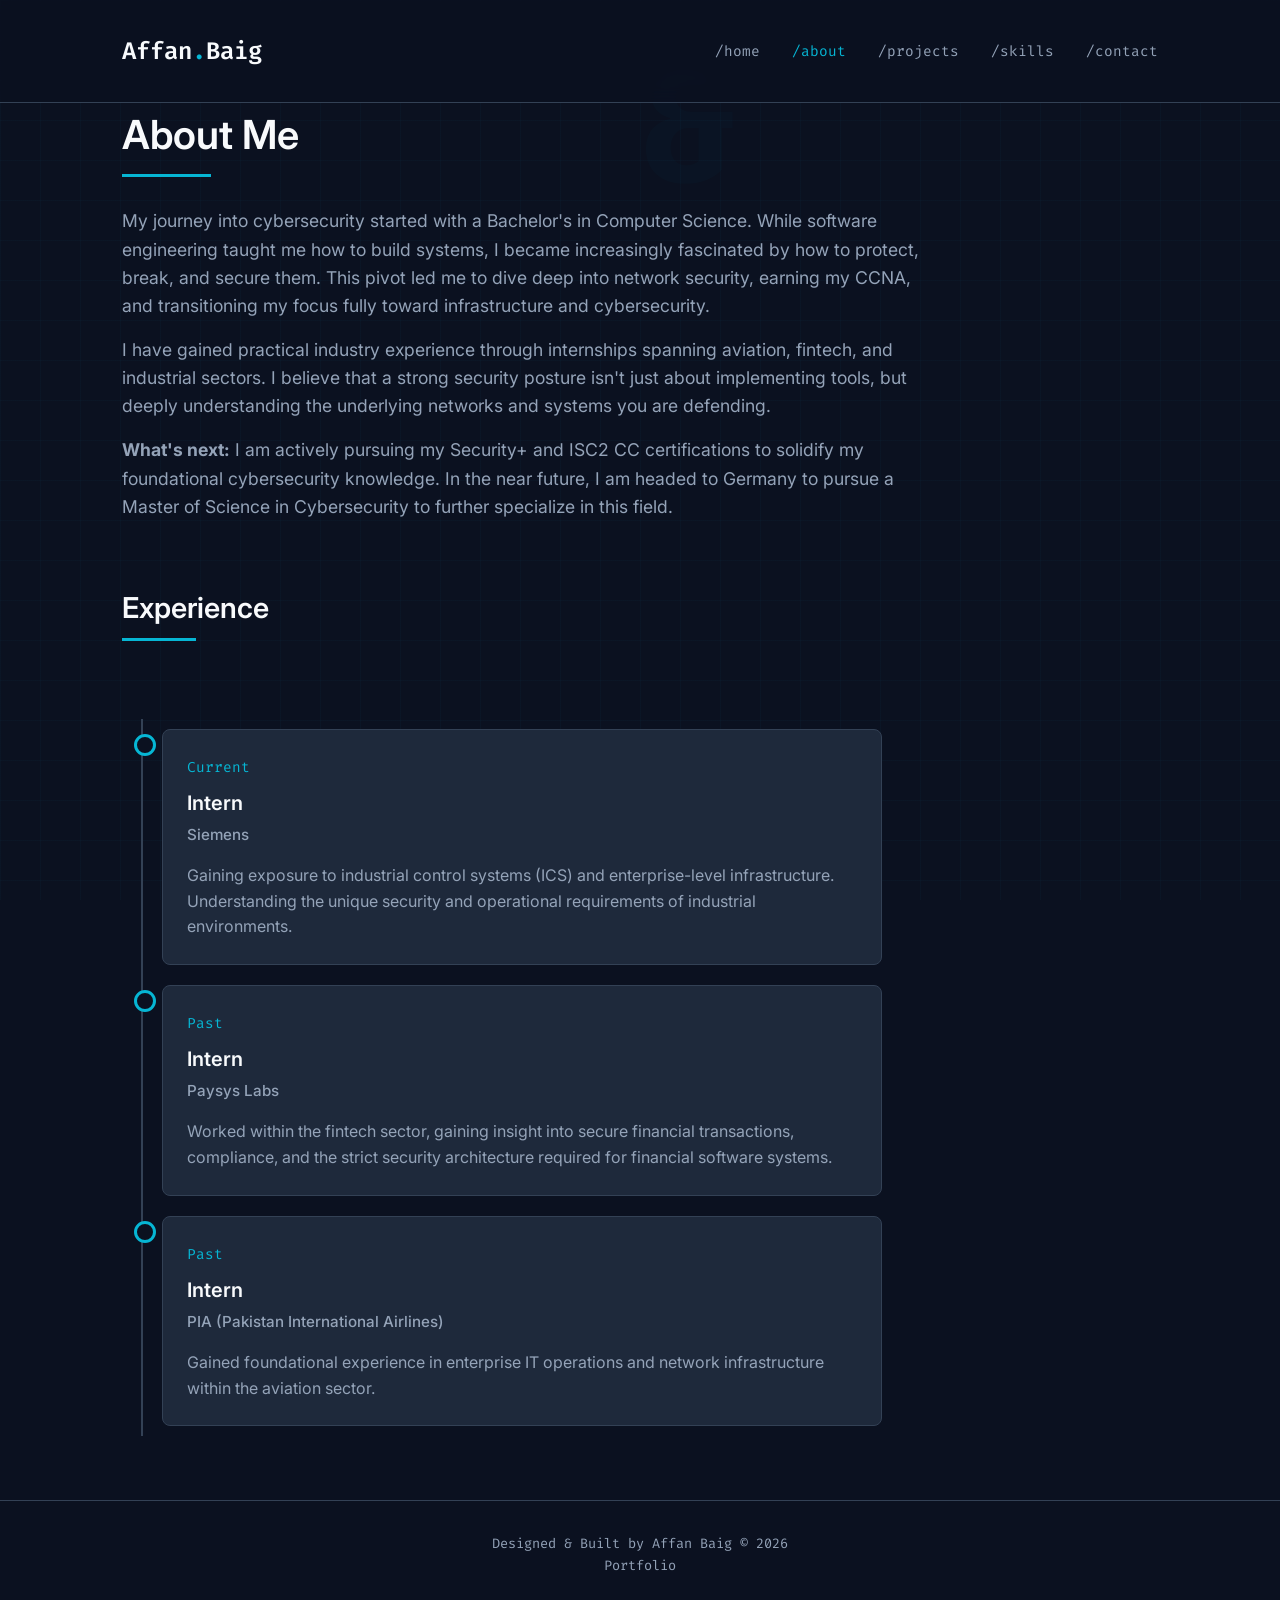
==== about.html @ 0101f04b "Initial commit of MY Portfolio website" ====
<!DOCTYPE html>
<html lang="en">
<head>
  <meta charset="UTF-8">
  <meta name="viewport" content="width=device-width, initial-scale=1.0">
  <meta name="description" content="About Affan Baig - Cybersecurity & Network Security">
  <title>About | Affan Baig</title>
  <link rel="stylesheet" href="css/style.css">
  <style>
    .timeline {
      position: relative;
      max-width: 800px;
      margin: 3rem 0;
    }
    
    .timeline::after {
      content: '';
      position: absolute;
      width: 2px;
      background-color: var(--border-color);
      top: 0;
      bottom: 0;
      left: 20px;
      margin-left: -1px;
    }
    
    .timeline-item {
      padding: 10px 40px;
      position: relative;
      background-color: inherit;
      width: 100%;
    }
    
    .timeline-item::after {
      content: '';
      position: absolute;
      width: 16px;
      height: 16px;
      right: auto;
      background-color: var(--bg-color);
      border: 3px solid var(--accent-color);
      top: 15px;
      border-radius: 50%;
      left: 12px;
      z-index: 1;
    }
    
    .timeline-content {
      padding: 1.5rem;
      background-color: var(--surface-color);
      position: relative;
      border-radius: 8px;
      border: 1px solid var(--border-color);
    }
    
    .timeline-date {
      font-family: var(--font-mono);
      color: var(--accent-color);
      font-size: 0.9rem;
      margin-bottom: 0.5rem;
      display: inline-block;
    }
    
    .timeline-title {
      color: var(--text-primary);
      font-size: 1.25rem;
      margin-bottom: 0.25rem;
    }
    
    .timeline-company {
      color: var(--text-secondary);
      font-size: 0.95rem;
      margin-bottom: 1rem;
      font-weight: 500;
    }
    
    .about-text {
      max-width: 800px;
      font-size: 1.1rem;
      color: var(--text-secondary);
      margin-bottom: 2rem;
    }
    
    .about-text p {
      margin-bottom: 1rem;
    }

    /* Cyber Background Styles */
    .cyber-bg {
      position: fixed;
      top: 0;
      left: 0;
      width: 100vw;
      height: 100vh;
      z-index: -1;
      overflow: hidden;
      background: var(--bg-color);
      pointer-events: none;
    }
    
    .cyber-symbol {
      position: absolute;
      font-family: var(--font-mono);
      color: var(--accent-color);
      opacity: 0;
      font-weight: bold;
      animation: float 20s infinite linear;
      white-space: nowrap;
    }
    
    @keyframes float {
      0% { transform: translateY(110vh) rotate(0deg); opacity: 0; }
      10% { opacity: 0.07; }
      90% { opacity: 0.07; }
      100% { transform: translateY(-10vh) rotate(360deg); opacity: 0; }
    }
    
    .cyber-bg::after {
      content: '';
      position: absolute;
      top: 0; left: 0; right: 0; bottom: 0;
      background-image: 
        linear-gradient(to right, rgba(6, 182, 212, 0.03) 1px, transparent 1px),
        linear-gradient(to bottom, rgba(6, 182, 212, 0.03) 1px, transparent 1px);
      background-size: 40px 40px;
    }
  </style>
</head>
<body>

  <!-- Animated Cyber Background -->
  <div class="cyber-bg">
    <div class="cyber-symbol" style="left: 10%; animation-duration: 15s; font-size: 3rem;">{ }</div>
    <div class="cyber-symbol" style="left: 25%; animation-duration: 25s; font-size: 5rem;">01001</div>
    <div class="cyber-symbol" style="left: 40%; animation-duration: 18s; font-size: 2rem;">&lt;/&gt;</div>
    <div class="cyber-symbol" style="left: 60%; animation-duration: 22s; font-size: 4rem;">#</div>
    <div class="cyber-symbol" style="left: 75%; animation-duration: 19s; font-size: 6rem; animation-delay: -5s;">*</div>
    <div class="cyber-symbol" style="left: 90%; animation-duration: 28s; font-size: 3rem;">0x9A</div>
    <div class="cyber-symbol" style="left: 15%; animation-duration: 21s; font-size: 4rem; animation-delay: -10s;">\</div>
    <div class="cyber-symbol" style="left: 85%; animation-duration: 17s; font-size: 2.5rem; animation-delay: -2s;">[ ]</div>
    <div class="cyber-symbol" style="left: 50%; animation-duration: 24s; font-size: 10rem; opacity: 0.02; animation-delay: -7s;">&</div>
    <div class="cyber-symbol" style="left: 30%; animation-duration: 20s; font-size: 3.5rem; animation-delay: -15s;">Sudo</div>
    <div class="cyber-symbol" style="left: 70%; animation-duration: 26s; font-size: 2.2rem; animation-delay: -8s;">sys.exit()</div>
  </div>

  <header>
    <div class="container nav-container">
      <nav>
        <div class="logo">Affan<span>.</span>Baig</div>
        <div class="nav-links">
          <a href="index.html">/home</a>
          <a href="about.html" class="active">/about</a>
          <a href="projects.html">/projects</a>
          <a href="skills.html">/skills</a>
          <a href="contact.html">/contact</a>
        </div>
      </nav>
    </div>
  </header>

  <main class="container">
    <h1 class="section-title">About Me</h1>
    
    <div class="about-text">
      <p>
        My journey into cybersecurity started with a Bachelor's in Computer Science. While software engineering taught me how to build systems, I became increasingly fascinated by how to protect, break, and secure them. This pivot led me to dive deep into network security, earning my CCNA, and transitioning my focus fully toward infrastructure and cybersecurity.
      </p>
      <p>
        I have gained practical industry experience through internships spanning aviation, fintech, and industrial sectors. I believe that a strong security posture isn't just about implementing tools, but deeply understanding the underlying networks and systems you are defending.
      </p>
      <p>
        <strong>What's next:</strong> I am actively pursuing my Security+ and ISC2 CC certifications to solidify my foundational cybersecurity knowledge. In the near future, I am headed to Germany to pursue a Master of Science in Cybersecurity to further specialize in this field.
      </p>
    </div>

    <h2 class="section-title mt-4" style="font-size: 1.8rem;">Experience</h2>
    
    <div class="timeline">
      
      <div class="timeline-item">
        <div class="timeline-content">
          <span class="timeline-date">Current</span>
          <h3 class="timeline-title">Intern</h3>
          <h4 class="timeline-company">Siemens</h4>
          <p class="text-slate">
            Gaining exposure to industrial control systems (ICS) and enterprise-level infrastructure. Understanding the unique security and operational requirements of industrial environments.
          </p>
        </div>
      </div>

      <div class="timeline-item">
        <div class="timeline-content">
          <span class="timeline-date">Past</span>
          <h3 class="timeline-title">Intern</h3>
          <h4 class="timeline-company">Paysys Labs</h4>
          <p class="text-slate">
            Worked within the fintech sector, gaining insight into secure financial transactions, compliance, and the strict security architecture required for financial software systems.
          </p>
        </div>
      </div>

      <div class="timeline-item">
        <div class="timeline-content">
          <span class="timeline-date">Past</span>
          <h3 class="timeline-title">Intern</h3>
          <h4 class="timeline-company">PIA (Pakistan International Airlines)</h4>
          <p class="text-slate">
            Gained foundational experience in enterprise IT operations and network infrastructure within the aviation sector.
          </p>
        </div>
      </div>

    </div>
  </main>

  <footer>
    <div class="container">
      <p>Designed & Built by Affan Baig &copy; 2026</p>
      <p>Portfolio</p>
    </div>
  </footer>

</body>
</html>
---- css/style.css ----
@import url('https://fonts.googleapis.com/css2?family=Fira+Code:wght@400;500;600&family=Inter:wght@300;400;500;600;700&display=swap');

:root {
  --bg-color: #0B1120;
  --surface-color: #1E293B;
  --surface-hover: #334155;
  --text-primary: #F8FAFC;
  --text-secondary: #94A3B8;
  --accent-color: #06B6D4;
  --accent-color-hover: #0891B2;
  --accent-color-glow: rgba(6, 182, 212, 0.2);
  --border-color: #334155;

  --font-mono: 'Fira Code', monospace;
  --font-sans: 'Inter', system-ui, sans-serif;

  --transition: all 0.2s ease-in-out;
}

* {
  box-sizing: border-box;
  margin: 0;
  padding: 0;
}

body {
  background-color: var(--bg-color);
  color: var(--text-primary);
  font-family: var(--font-sans);
  line-height: 1.6;
  -webkit-font-smoothing: antialiased;
}

h1, h2, h3, h4, h5, h6 {
  color: var(--text-primary);
  margin-bottom: 1rem;
  font-weight: 600;
}

h1.mono, h2.mono, h3.mono, .mono-accent {
  font-family: var(--font-mono);
  color: var(--accent-color);
  font-weight: 500;
}

a {
  color: var(--accent-color);
  text-decoration: none;
  transition: var(--transition);
}

a:hover {
  color: var(--accent-color-hover);
}

ul {
  list-style: none;
}

.container {
  max-width: 1100px;
  margin: 0 auto;
  padding: 0 2rem;
}

/* Header & Nav */
header {
  padding: 2rem 0;
  border-bottom: 1px solid var(--border-color);
  background: rgba(11, 17, 32, 0.8);
  backdrop-filter: blur(8px);
  position: sticky;
  top: 0;
  z-index: 100;
}

nav {
  display: flex;
  justify-content: space-between;
  align-items: center;
}

.logo {
  font-family: var(--font-mono);
  font-size: 1.5rem;
  font-weight: 600;
  color: var(--text-primary);
}

.logo span {
  color: var(--accent-color);
}

.nav-links {
  display: flex;
  gap: 2rem;
}

.nav-links a {
  color: var(--text-secondary);
  font-family: var(--font-mono);
  font-size: 0.9rem;
}

.nav-links a:hover,
.nav-links a.active {
  color: var(--accent-color);
}

/* Main Content */
main {
  padding: 4rem 0;
  min-height: calc(100vh - 200px);
}

.section-title {
  font-size: 2.5rem;
  margin-bottom: 2.5rem;
  position: relative;
  display: inline-block;
}

.section-title::after {
  content: '';
  position: absolute;
  bottom: -10px;
  left: 0;
  width: 50%;
  height: 3px;
  background-color: var(--accent-color);
}

/* Buttons */
.btn {
  display: inline-block;
  padding: 0.75rem 1.5rem;
  background-color: transparent;
  color: var(--accent-color);
  border: 1px solid var(--accent-color);
  border-radius: 4px;
  font-family: var(--font-mono);
  font-size: 0.9rem;
  cursor: pointer;
  transition: var(--transition);
  text-align: center;
}

.btn:hover {
  background-color: var(--accent-color-glow);
}

.btn-primary {
  background-color: var(--accent-color);
  color: var(--bg-color);
}

.btn-primary:hover {
  background-color: var(--accent-color-hover);
  color: var(--bg-color);
}

/* Cards */
.card-grid {
  display: grid;
  grid-template-columns: repeat(auto-fill, minmax(320px, 1fr));
  gap: 2rem;
  margin-top: 2rem;
}

.card {
  background-color: var(--surface-color);
  border: 1px solid var(--border-color);
  border-radius: 8px;
  padding: 2rem;
  transition: var(--transition);
  display: flex;
  flex-direction: column;
}

.card:hover {
  transform: translateY(-5px);
  border-color: var(--accent-color);
  box-shadow: 0 10px 30px -15px var(--accent-color-glow);
}

.card-title {
  font-size: 1.25rem;
  margin-bottom: 0.5rem;
  color: var(--text-primary);
}

.card-subtitle {
  font-family: var(--font-mono);
  color: var(--accent-color);
  font-size: 0.85rem;
  margin-bottom: 1rem;
}

.card-text {
  color: var(--text-secondary);
  flex-grow: 1;
  font-size: 0.95rem;
}

/* Footer */
footer {
  text-align: center;
  padding: 2rem 0;
  border-top: 1px solid var(--border-color);
  color: var(--text-secondary);
  font-family: var(--font-mono);
  font-size: 0.85rem;
  margin-top: 4rem;
}

/* Utilities */
.text-cyan { color: var(--accent-color); }
.text-slate { color: var(--text-secondary); }
.mb-1 { margin-bottom: 0.5rem; }
.mb-2 { margin-bottom: 1rem; }
.mb-3 { margin-bottom: 1.5rem; }
.mb-4 { margin-bottom: 2rem; }
.mt-4 { margin-top: 2rem; }

/* Responsive */
@media (max-width: 768px) {
  .nav-links {
    display: none; /* Add JS toggle for mobile menu later if needed */
  }
  
  .card-grid {
    grid-template-columns: 1fr;
  }
}
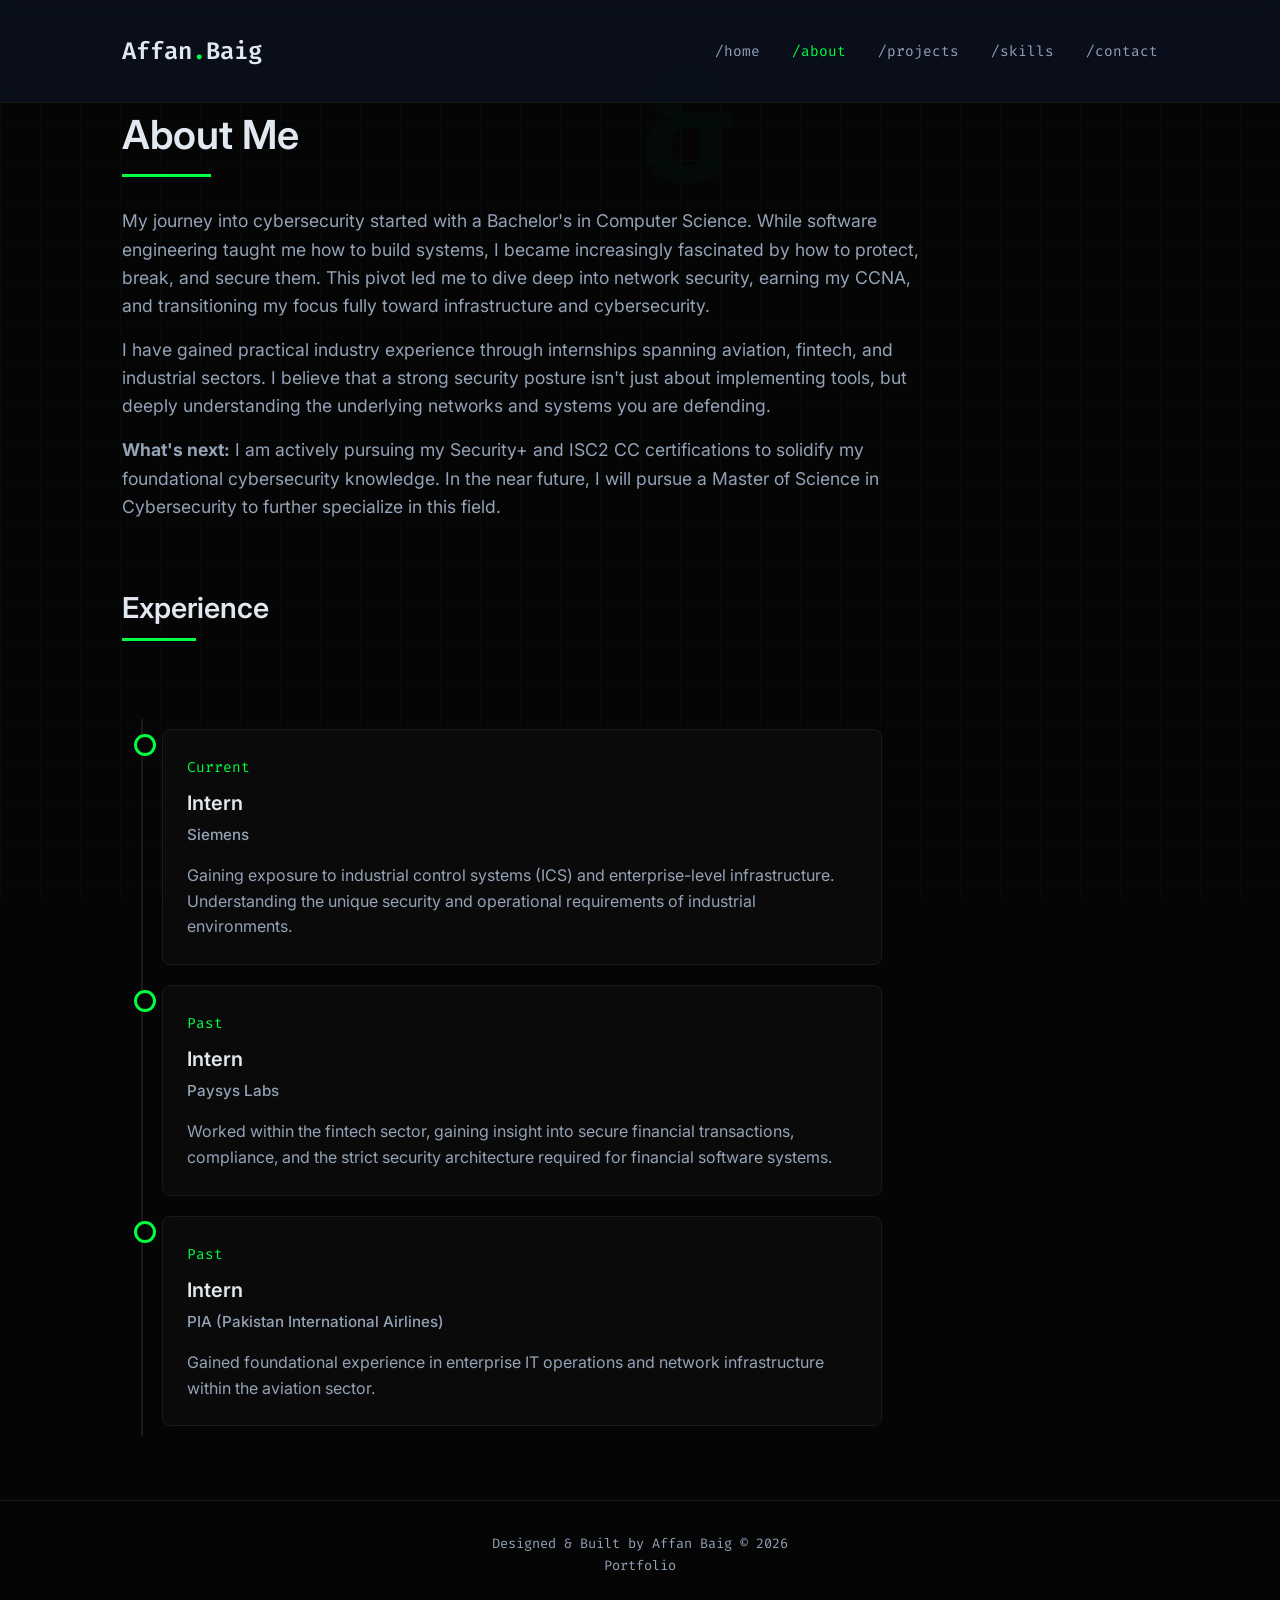
==== commit 4e1fde83: "Major Portfolio Update: Cybersecurity Theme, Dynamic Gallery, Secure Contact Form and much more..." ====
--- a/about.html
+++ b/about.html
@@ -169,7 +169,7 @@
         I have gained practical industry experience through internships spanning aviation, fintech, and industrial sectors. I believe that a strong security posture isn't just about implementing tools, but deeply understanding the underlying networks and systems you are defending.
       </p>
       <p>
-        <strong>What's next:</strong> I am actively pursuing my Security+ and ISC2 CC certifications to solidify my foundational cybersecurity knowledge. In the near future, I am headed to Germany to pursue a Master of Science in Cybersecurity to further specialize in this field.
+        <strong>What's next:</strong> I am actively pursuing my Security+ and ISC2 CC certifications to solidify my foundational cybersecurity knowledge. In the near future, I will pursue a Master of Science in Cybersecurity to further specialize in this field.
       </p>
     </div>
 
--- a/css/style.css
+++ b/css/style.css
@@ -1,15 +1,15 @@
 @import url('https://fonts.googleapis.com/css2?family=Fira+Code:wght@400;500;600&family=Inter:wght@300;400;500;600;700&display=swap');
 
 :root {
-  --bg-color: #0B1120;
-  --surface-color: #1E293B;
-  --surface-hover: #334155;
-  --text-primary: #F8FAFC;
+  --bg-color: #050505;
+  --surface-color: #0A0A0A;
+  --surface-hover: #111111;
+  --text-primary: #E2E8F0;
   --text-secondary: #94A3B8;
-  --accent-color: #06B6D4;
-  --accent-color-hover: #0891B2;
-  --accent-color-glow: rgba(6, 182, 212, 0.2);
-  --border-color: #334155;
+  --accent-color: #00FF41;
+  --accent-color-hover: #00D335;
+  --accent-color-glow: rgba(0, 255, 65, 0.2);
+  --border-color: #1A1A1A;
 
   --font-mono: 'Fira Code', monospace;
   --font-sans: 'Inter', system-ui, sans-serif;
